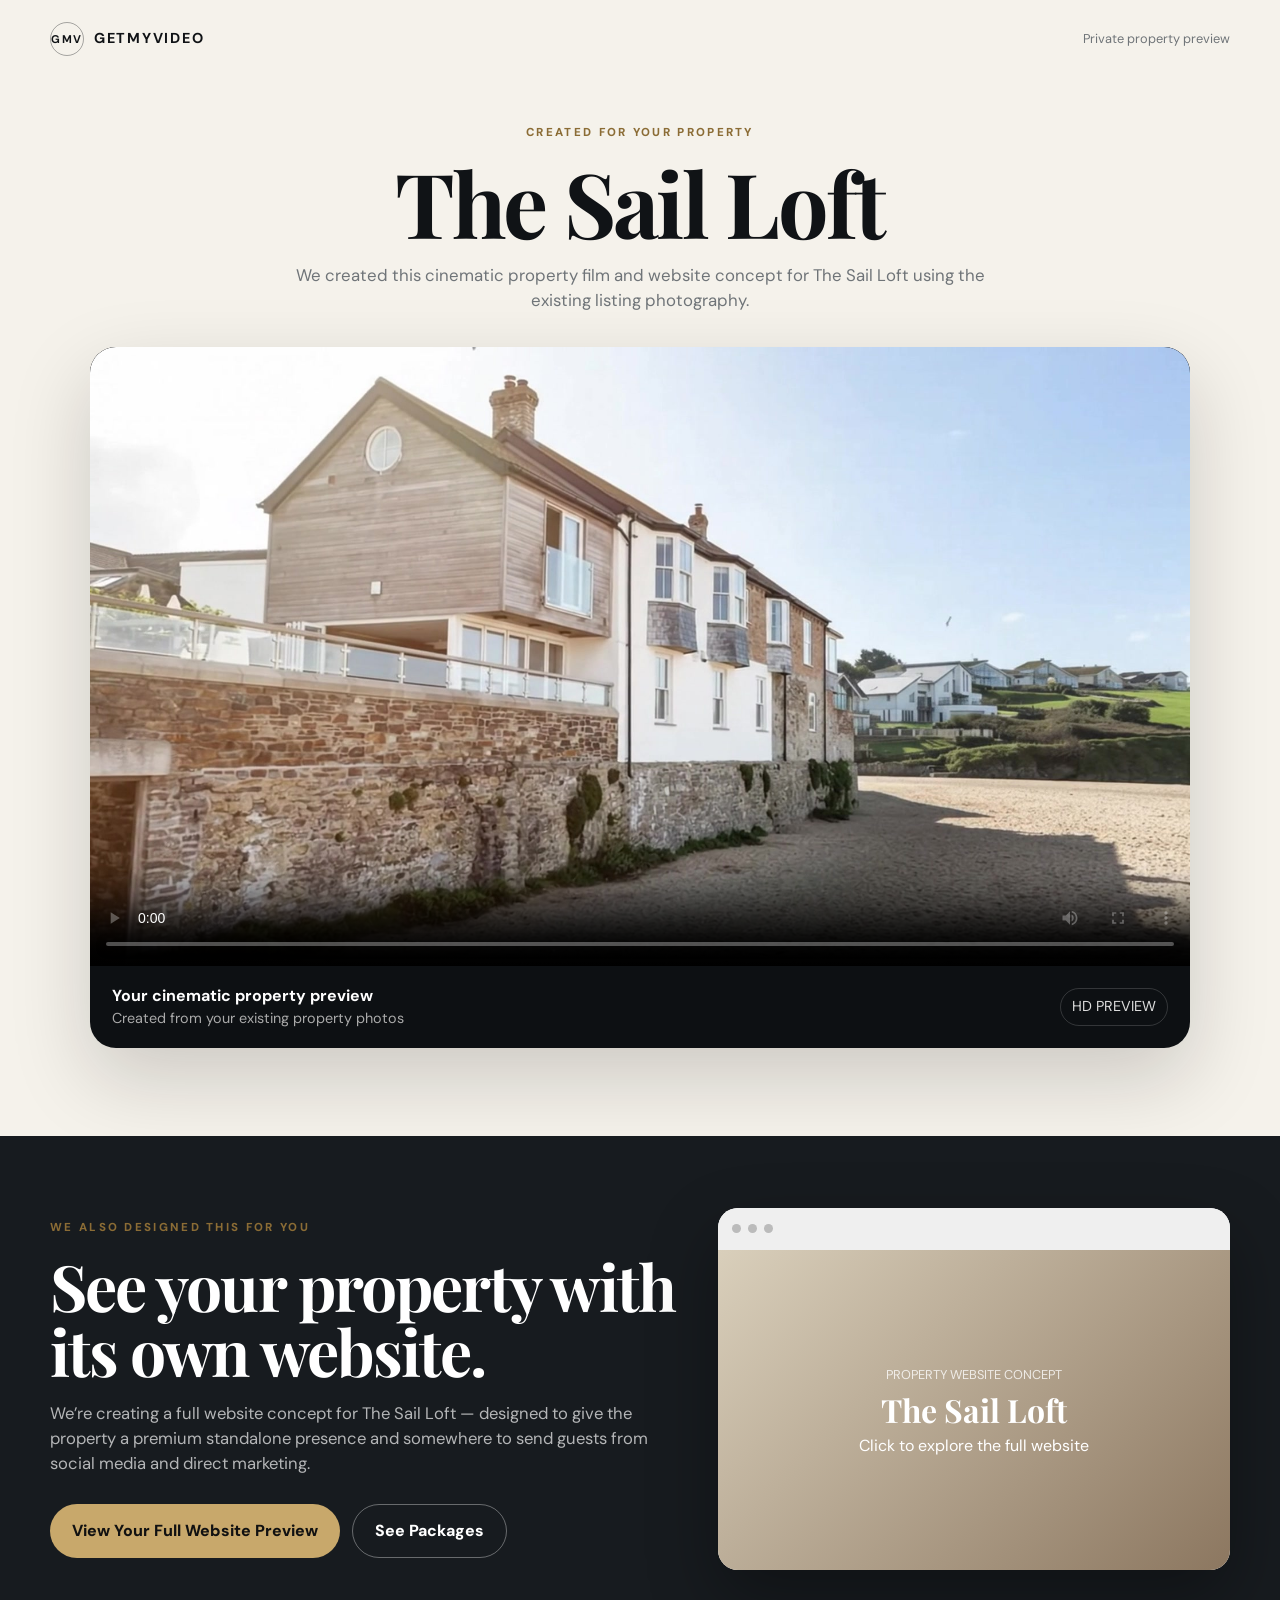
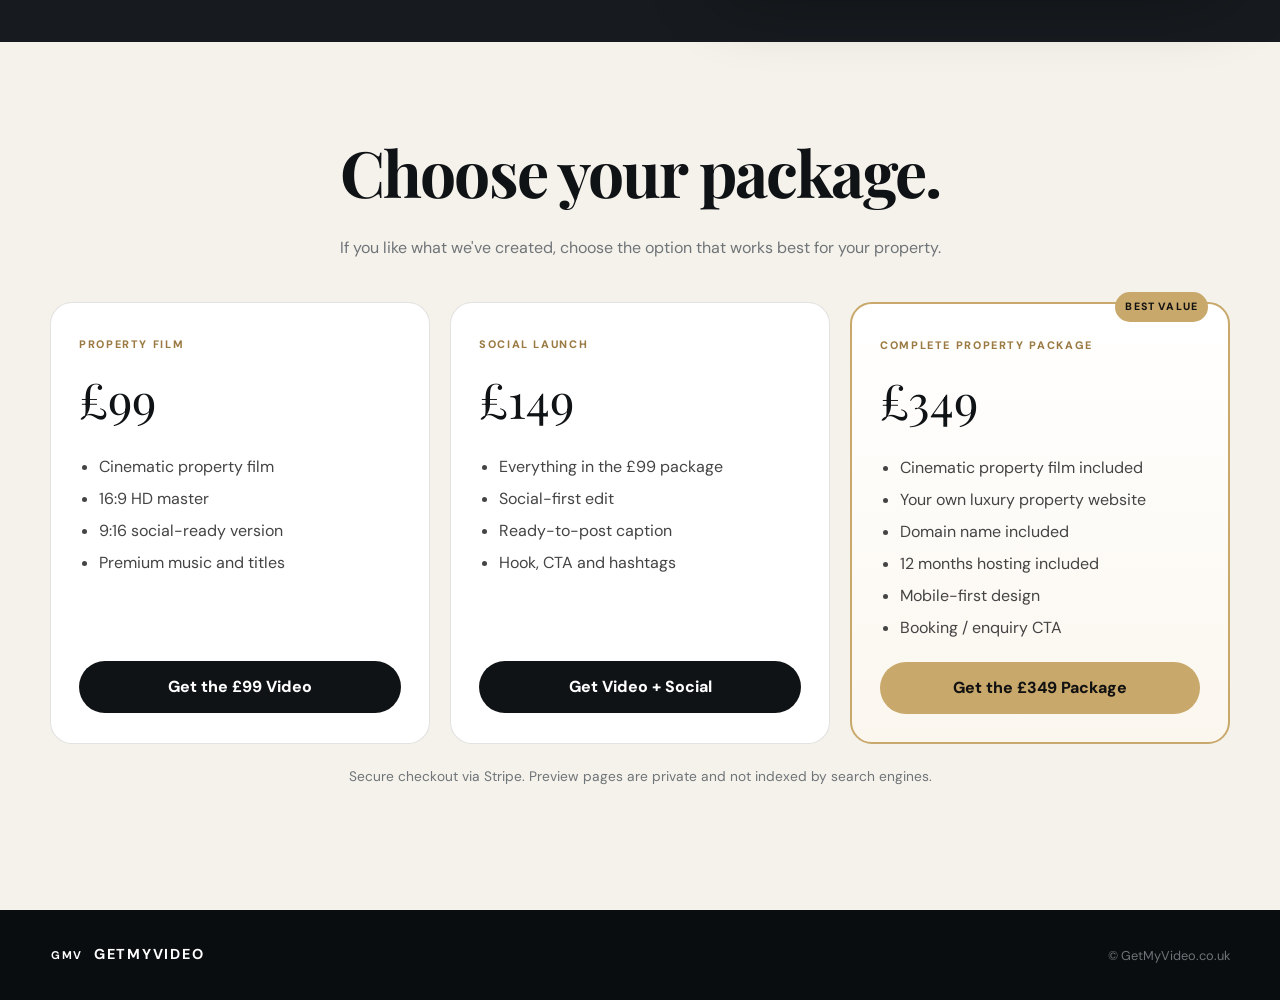
==== sailloft/index.html @ 665af365 "Add files via upload" ====
<!DOCTYPE html>
<html lang="en-GB">
<head>
  <meta charset="UTF-8" />
  <meta name="viewport" content="width=device-width, initial-scale=1.0" />
  <meta name="robots" content="noindex,nofollow" />
  <title>The Sail Loft — Your GetMyVideo Preview</title>
  <link rel="preconnect" href="https://fonts.googleapis.com">
  <link rel="preconnect" href="https://fonts.gstatic.com" crossorigin>
  <link href="https://fonts.googleapis.com/css2?family=DM+Sans:wght@400;500;600;700&family=Playfair+Display:wght@600;700&display=swap" rel="stylesheet">
  <style>
    :root{
      --ink:#101316;
      --charcoal:#171b1f;
      --paper:#f5f2eb;
      --white:#fff;
      --muted:#6f7478;
      --gold:#c8a86b;
      --line:rgba(16,19,22,.12);
    }
    *{box-sizing:border-box}
    html{scroll-behavior:smooth}
    body{margin:0;font-family:'DM Sans',sans-serif;background:var(--paper);color:var(--ink);line-height:1.5}
    a{text-decoration:none;color:inherit}
    .wrap{width:min(1180px,calc(100% - 36px));margin:auto}
    header{padding:22px 0;display:flex;align-items:center;justify-content:space-between}
    .brand{display:flex;align-items:center;gap:10px;font-weight:700;letter-spacing:.12em;font-size:.9rem}
    .brand-mark{display:grid;place-items:center;width:34px;height:34px;border:1px solid rgba(16,19,22,.35);border-radius:50%;font-size:.7rem}
    .tiny{font-size:.8rem;color:var(--muted)}
    .hero{padding:46px 0 24px;text-align:center}
    .eyebrow{font-size:.72rem;font-weight:800;letter-spacing:.2em;color:#8b6c35;margin-bottom:16px}
    h1,h2,h3{font-family:'Playfair Display',serif;letter-spacing:-.03em}
    h1{font-size:clamp(2.8rem,7vw,6rem);line-height:1;margin:0 0 16px}
    .hero p{max-width:720px;margin:0 auto;color:var(--muted);font-size:1.05rem}
    .video-shell{margin:34px auto 64px;max-width:1100px;background:#0d1013;border-radius:26px;overflow:hidden;box-shadow:0 30px 80px rgba(20,18,14,.18)}
    video{display:block;width:100%;aspect-ratio:16/9;background:#000}
    .video-meta{display:flex;justify-content:space-between;gap:16px;align-items:center;padding:18px 22px;color:#fff}
    .video-meta div{display:flex;flex-direction:column;align-items:flex-start}
    .video-meta span{color:#aaa;font-size:.9rem}
    .pill{border:1px solid rgba(255,255,255,.16);border-radius:999px;padding:7px 11px;color:#ddd!important;white-space:nowrap}
    .website-preview{background:var(--charcoal);color:#fff;padding:72px 0}
    .website-grid{display:grid;grid-template-columns:1.1fr .9fr;gap:42px;align-items:center}
    .website-preview h2{font-size:clamp(2.4rem,5vw,4.7rem);line-height:1.02;margin:0 0 18px}
    .website-preview p{color:rgba(255,255,255,.68);font-size:1.04rem;max-width:620px}
    .mock-browser{background:#fff;border-radius:20px;overflow:hidden;box-shadow:0 28px 70px rgba(0,0,0,.32)}
    .browser-bar{height:42px;background:#efefef;display:flex;align-items:center;padding:0 14px;gap:7px}
    .dot{width:9px;height:9px;border-radius:50%;background:#bbb}
    .site-shot{aspect-ratio:16/10;background:linear-gradient(135deg,#d9cfbb,#8c7760);display:grid;place-items:center;color:#fff;text-align:center;padding:28px}
    .site-shot strong{font-family:'Playfair Display',serif;font-size:2rem}
    .actions{display:flex;gap:12px;flex-wrap:wrap;margin-top:28px}
    .btn{display:inline-flex;align-items:center;justify-content:center;border-radius:999px;padding:14px 22px;font-weight:800;border:0;cursor:pointer}
    .btn-gold{background:var(--gold);color:#111}
    .btn-outline{border:1px solid rgba(255,255,255,.35);color:#fff}
    .pricing{padding:82px 0}
    .pricing h2{text-align:center;font-size:clamp(2.3rem,5vw,4.5rem);margin:0 0 12px}
    .pricing>p{text-align:center;color:var(--muted);margin-bottom:42px}
    .grid{display:grid;grid-template-columns:repeat(3,1fr);gap:20px}
    .card{position:relative;background:#fff;border:1px solid var(--line);border-radius:22px;padding:28px}
    .card.best{border:2px solid var(--gold);background:linear-gradient(180deg,#fff,#fbf7ef)}
    .badge{position:absolute;right:20px;top:-12px;background:var(--gold);color:#111;border-radius:999px;padding:7px 10px;font-size:.66rem;font-weight:800;letter-spacing:.11em}
    .plan{font-size:.68rem;font-weight:800;letter-spacing:.15em;color:#9a7942}
    .price{font-family:'Playfair Display',serif;font-size:3rem;margin:8px 0 20px}
    ul{padding-left:20px;color:#444;min-height:190px}
    li{margin:8px 0}
    .card .btn{width:100%;background:var(--ink);color:#fff}
    .card.best .btn{background:var(--gold);color:#111}
    .note{text-align:center;color:var(--muted);font-size:.86rem;margin-top:22px}
    footer{background:#0a0d0f;color:#fff;padding:28px 0}
    footer .wrap{display:flex;justify-content:space-between;align-items:center;gap:20px}
    @media(max-width:850px){
      .website-grid,.grid{grid-template-columns:1fr}
      .website-grid{gap:28px}
      ul{min-height:auto}
    }
    @media(max-width:600px){
      .wrap{width:min(100% - 24px,1180px)}
      .hero{padding-top:26px}
      .video-shell{border-radius:16px;margin-bottom:46px}
      .video-meta{align-items:flex-start}
      .pill{display:none}
      .website-preview{padding:54px 0}
      .actions .btn{width:100%}
      .pricing{padding:58px 0}
      footer .wrap{flex-direction:column;align-items:flex-start}
    }
  </style>
</head>
<body>
  <header class="wrap">
    <a class="brand" href="https://getmyvideo.co.uk">
      <span class="brand-mark">GMV</span>
      <span>GETMYVIDEO</span>
    </a>
    <span class="tiny">Private property preview</span>
  </header>

  <main>
    <section class="hero wrap">
      <div class="eyebrow">CREATED FOR YOUR PROPERTY</div>
      <h1>The Sail Loft</h1>
      <p>We created this cinematic property film and website concept for The Sail Loft using the existing listing photography.</p>

      <div class="video-shell">
        <video controls playsinline preload="metadata" poster="poster.jpg">
          <source src="preview.mp4" type="video/mp4">
        </video>
        <div class="video-meta">
          <div>
            <strong>Your cinematic property preview</strong>
            <span>Created from your existing property photos</span>
          </div>
          <span class="pill">HD PREVIEW</span>
        </div>
      </div>
    </section>

    <section class="website-preview">
      <div class="wrap website-grid">
        <div>
          <div class="eyebrow">WE ALSO DESIGNED THIS FOR YOU</div>
          <h2>See your property with its own website.</h2>
          <p>We’re creating a full website concept for The Sail Loft — designed to give the property a premium standalone presence and somewhere to send guests from social media and direct marketing.</p>
          <div class="actions">
            <!-- CHANGE THIS LINK FOR EACH PROPERTY -->
            <a class="btn btn-gold" href="website/" target="_blank" rel="noopener">View Your Full Website Preview</a>
            <a class="btn btn-outline" href="#packages">See Packages</a>
          </div>
        </div>

        <a class="mock-browser" href="website/" target="_blank" rel="noopener" aria-label="Open full website preview">
          <div class="browser-bar">
            <span class="dot"></span><span class="dot"></span><span class="dot"></span>
          </div>
          <!-- Replace this area with a real screenshot later if you want -->
          <div class="site-shot">
            <div>
              <span class="tiny" style="color:rgba(255,255,255,.78)">PROPERTY WEBSITE CONCEPT</span><br>
              <strong>The Sail Loft</strong><br>
              <span>Click to explore the full website</span>
            </div>
          </div>
        </a>
      </div>
    </section>

    <section class="pricing wrap" id="packages">
      <h2>Choose your package.</h2>
      <p>If you like what we've created, choose the option that works best for your property.</p>

      <div class="grid">
        <article class="card">
          <span class="plan">PROPERTY FILM</span>
          <div class="price">£99</div>
          <ul>
            <li>Cinematic property film</li>
            <li>16:9 HD master</li>
            <li>9:16 social-ready version</li>
            <li>Premium music and titles</li>
          </ul>
          <!-- REPLACE # WITH STRIPE LINK -->
          <a class="btn" href="#">Get the £99 Video</a>
        </article>

        <article class="card">
          <span class="plan">SOCIAL LAUNCH</span>
          <div class="price">£149</div>
          <ul>
            <li>Everything in the £99 package</li>
            <li>Social-first edit</li>
            <li>Ready-to-post caption</li>
            <li>Hook, CTA and hashtags</li>
          </ul>
          <!-- REPLACE # WITH STRIPE LINK -->
          <a class="btn" href="#">Get Video + Social</a>
        </article>

        <article class="card best">
          <div class="badge">BEST VALUE</div>
          <span class="plan">COMPLETE PROPERTY PACKAGE</span>
          <div class="price">£349</div>
          <ul>
            <li>Cinematic property film included</li>
            <li>Your own luxury property website</li>
            <li>Domain name included</li>
            <li>12 months hosting included</li>
            <li>Mobile-first design</li>
            <li>Booking / enquiry CTA</li>
          </ul>
          <!-- REPLACE # WITH STRIPE LINK -->
          <a class="btn" href="#">Get the £349 Package</a>
        </article>
      </div>

      <p class="note">Secure checkout via Stripe. Preview pages are private and not indexed by search engines.</p>
    </section>
  </main>

  <footer>
    <div class="wrap">
      <a class="brand" href="https://getmyvideo.co.uk">
        <span class="brand-mark">GMV</span>
        <span>GETMYVIDEO</span>
      </a>
      <span class="tiny">© GetMyVideo.co.uk</span>
    </div>
  </footer>
</body>
</html>
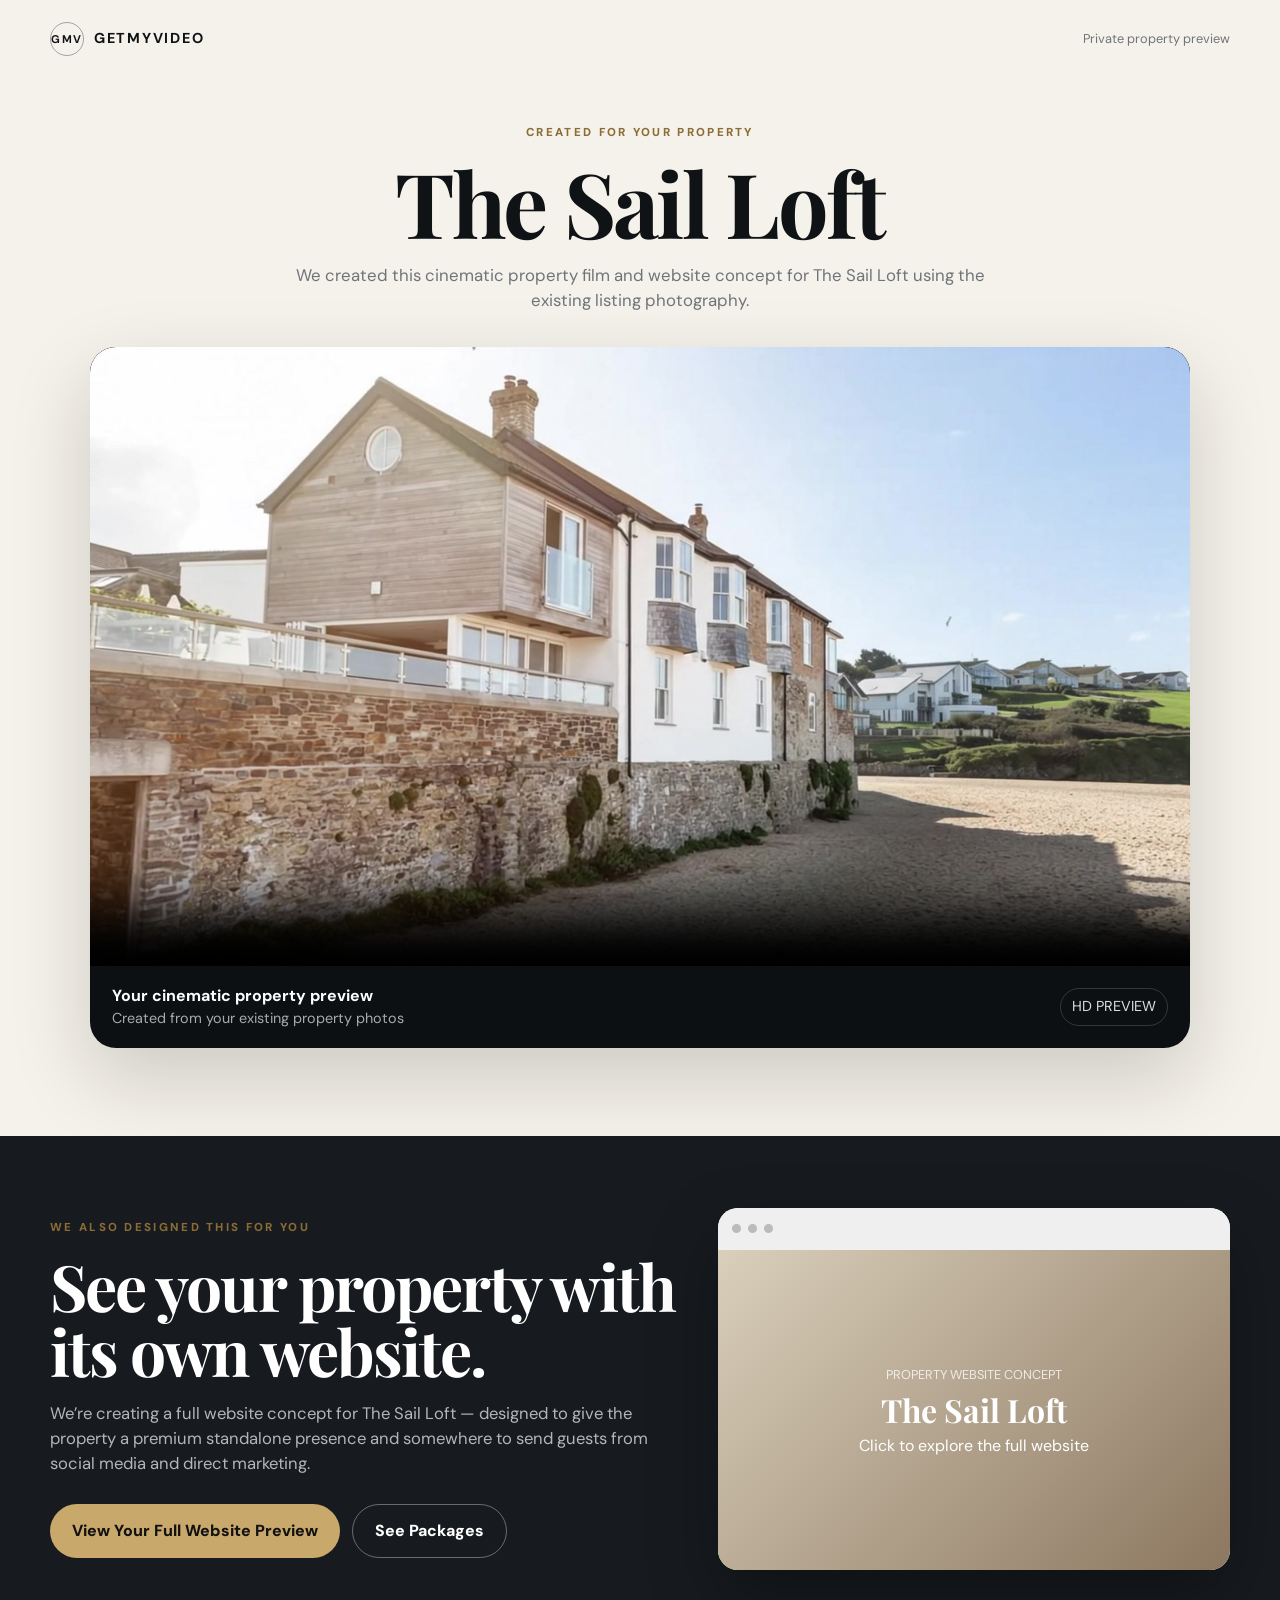
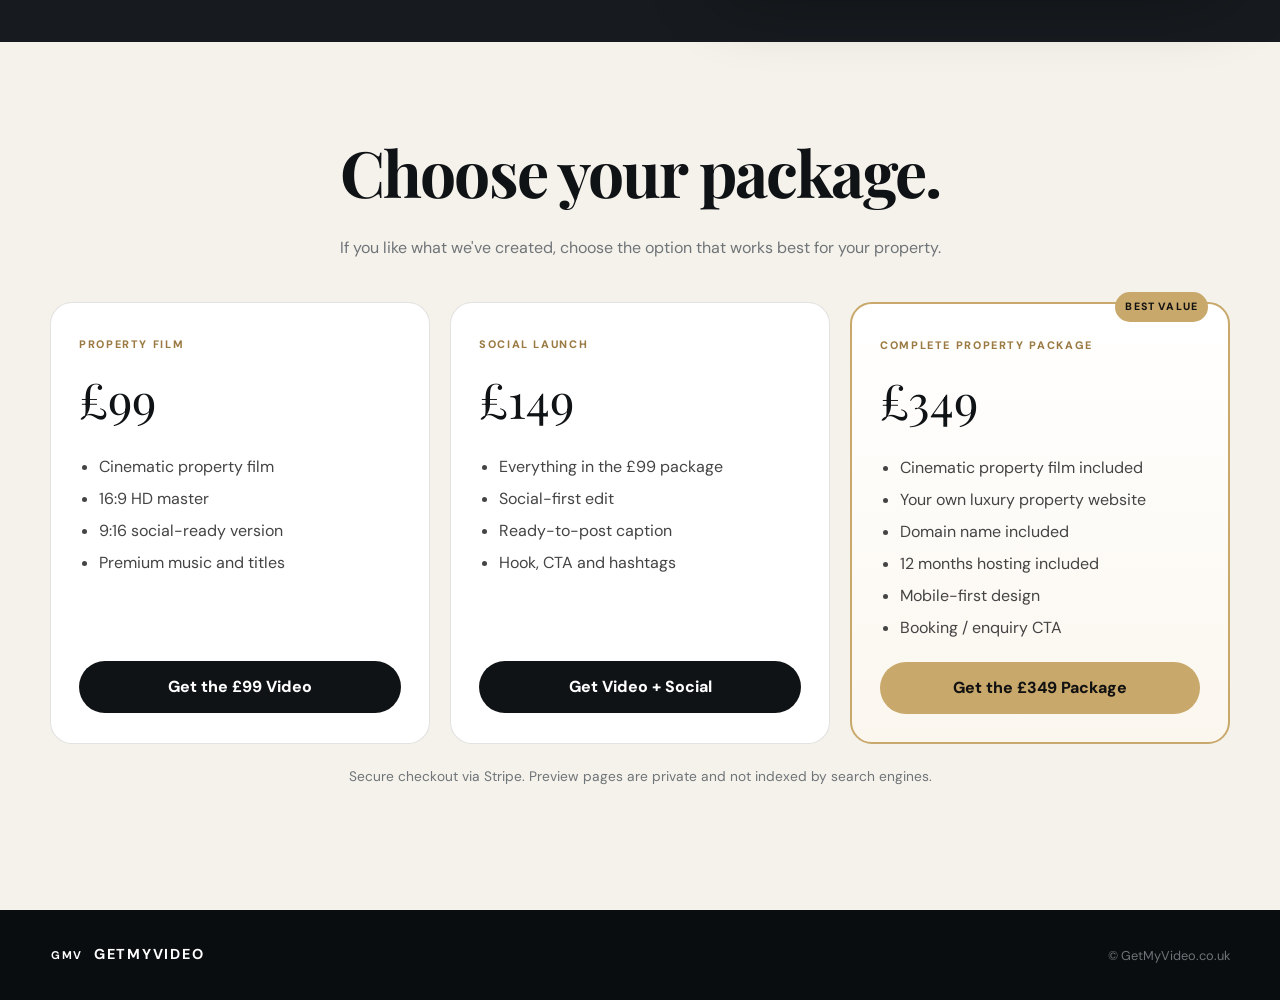
==== commit 1c67ea03: "Add files via upload" ====
--- a/sailloft/index.html
+++ b/sailloft/index.html
@@ -158,7 +158,7 @@
             <li>Premium music and titles</li>
           </ul>
           <!-- REPLACE # WITH STRIPE LINK -->
-          <a class="btn" href="#">Get the £99 Video</a>
+          <a class="btn" href="https://buy.stripe.com/eVq00kbcY3Z99y583sf3a04">Get the £99 Video</a>
         </article>
 
         <article class="card">
@@ -171,7 +171,7 @@
             <li>Hook, CTA and hashtags</li>
           </ul>
           <!-- REPLACE # WITH STRIPE LINK -->
-          <a class="btn" href="#">Get Video + Social</a>
+          <a class="btn" href="https://buy.stripe.com/4gM5kE1Co1R1cKh97wf3a05">Get Video + Social</a>
         </article>
 
         <article class="card best">
@@ -187,7 +187,7 @@
             <li>Booking / enquiry CTA</li>
           </ul>
           <!-- REPLACE # WITH STRIPE LINK -->
-          <a class="btn" href="#">Get the £349 Package</a>
+          <a class="btn" href="https://buy.stripe.com/14A6oIch29jt4dLdnMf3a06">Get the £349 Package</a>
         </article>
       </div>
 
